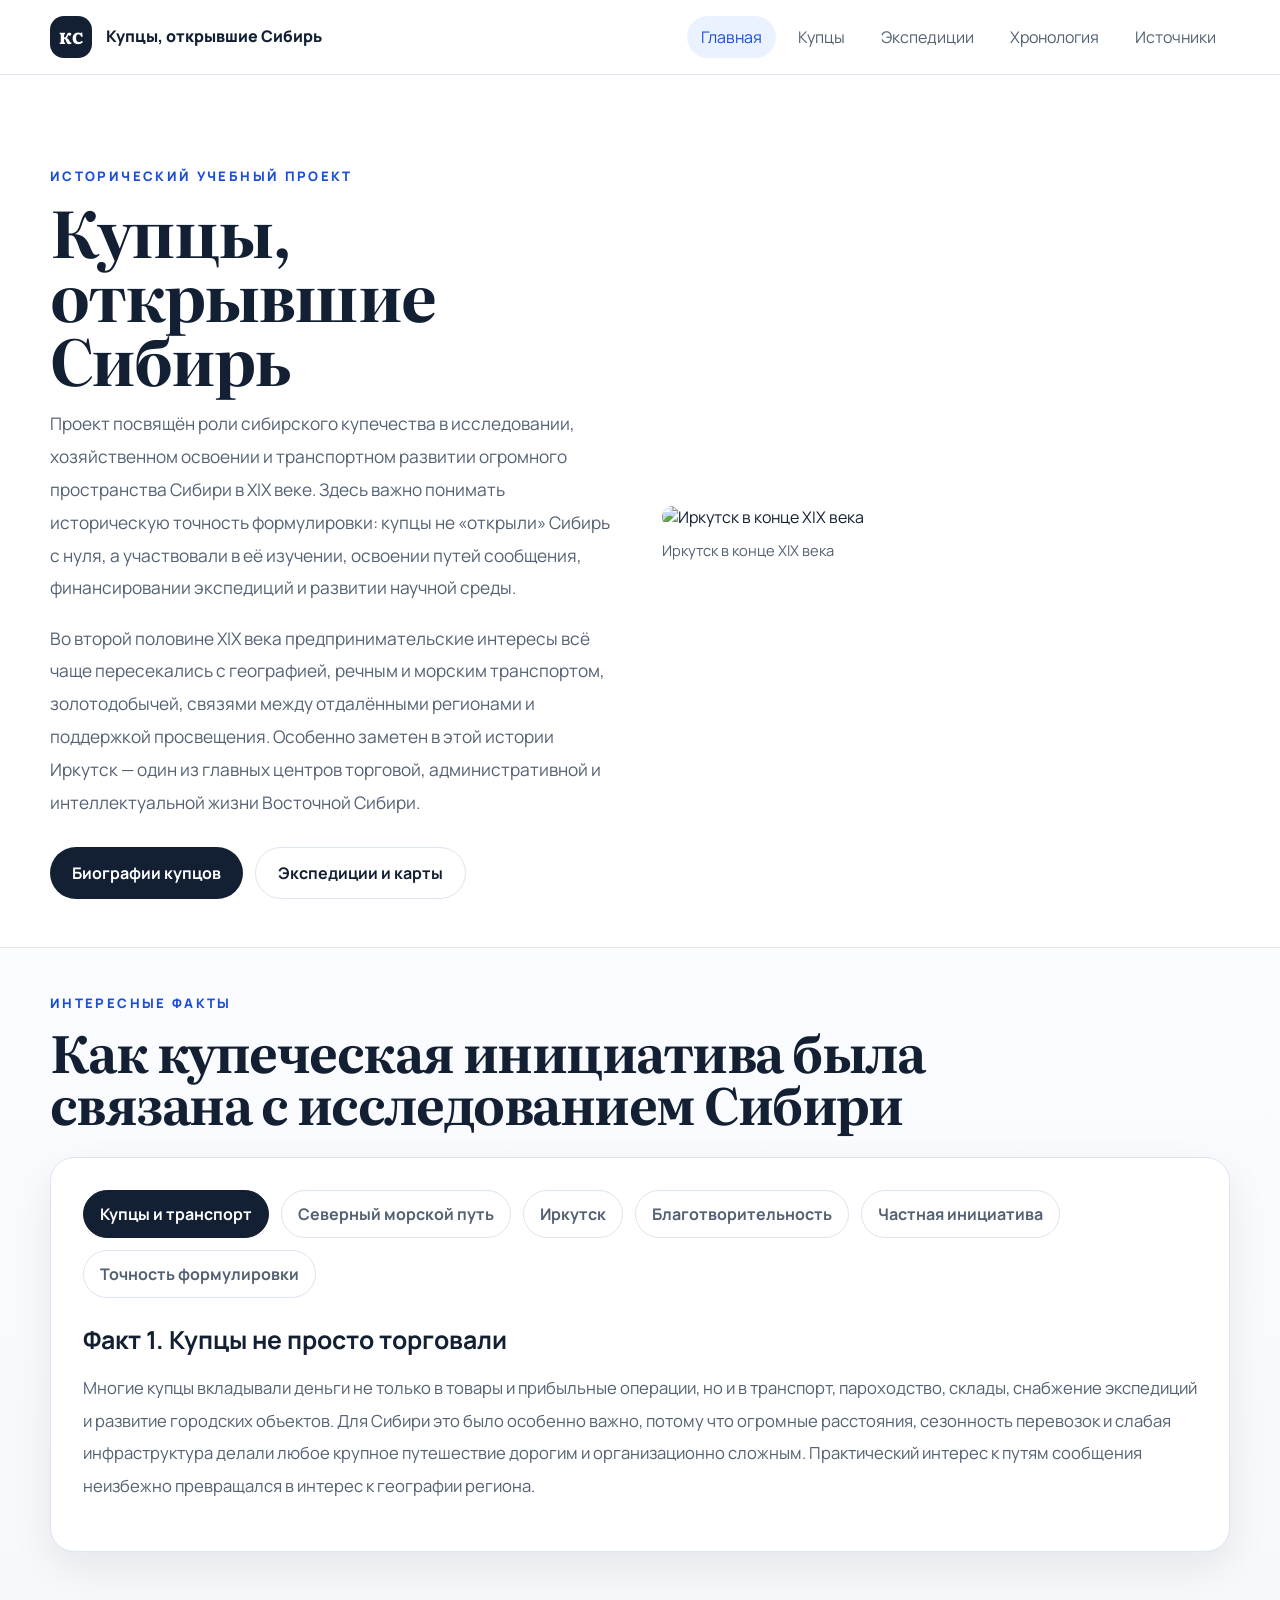
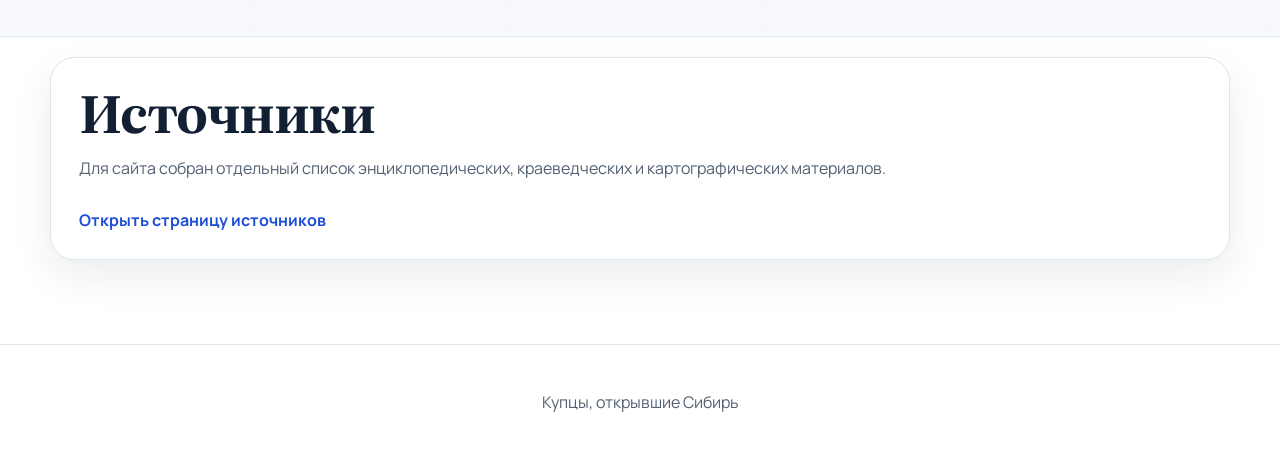
==== index.html @ bd373b46 "Initial site version" ====
<!DOCTYPE html>
<html lang="ru">
<head>
  <meta charset="UTF-8">
  <meta name="viewport" content="width=device-width, initial-scale=1.0">
  <meta name="description" content="Купцы, открывшие Сибирь — исторический учебный сайт о купеческих инициативах, исследованиях и освоении Сибири в XIX веке.">
  <title>Купцы, открывшие Сибирь</title>
  <link rel="preconnect" href="https://fonts.googleapis.com">
  <link rel="preconnect" href="https://fonts.gstatic.com" crossorigin>
  <link href="https://fonts.googleapis.com/css2?family=Literata:opsz,wght@7..72,500;7..72,700&family=Manrope:wght@400;500;600;700;800&display=swap" rel="stylesheet">
  <link rel="stylesheet" href="assets/css/style.css">
  <script defer src="assets/js/main.js"></script>
</head>
<body data-page="home">
  <header class="site-header">
    <div class="container header-inner">
      <a class="brand" href="index.html">
        <span class="brand-mark">КС</span>
        <span class="brand-text">Купцы, открывшие Сибирь</span>
      </a>
      <button class="menu-toggle" type="button" aria-label="Открыть меню"><span></span><span></span></button>
      <nav class="site-nav">
        <a href="index.html">Главная</a>
        <a href="merchants.html">Купцы</a>
        <a href="routes.html">Экспедиции</a>
        <a href="timeline.html">Хронология</a>
        <a href="sources.html">Источники</a>
      </nav>
    </div>
  </header>

  <main>
    <section class="hero hero-large">
      <div class="container hero-grid hero-grid-wide">
        <div class="hero-copy">
          <p class="eyebrow">Исторический учебный проект</p>
          <h1>Купцы, открывшие Сибирь</h1>
          <p class="lead">Проект посвящён роли сибирского купечества в исследовании, хозяйственном освоении и транспортном развитии огромного пространства Сибири в XIX веке. Здесь важно понимать историческую точность формулировки: купцы не «открыли» Сибирь с нуля, а участвовали в её изучении, освоении путей сообщения, финансировании экспедиций и развитии научной среды.</p>
          <p class="lead">Во второй половине XIX века предпринимательские интересы всё чаще пересекались с географией, речным и морским транспортом, золотодобычей, связями между отдалёнными регионами и поддержкой просвещения. Особенно заметен в этой истории Иркутск — один из главных центров торговой, административной и интеллектуальной жизни Восточной Сибири.</p>
          <div class="hero-actions">
            <a class="button button-primary" href="merchants.html">Биографии купцов</a>
            <a class="button button-secondary" href="routes.html">Экспедиции и карты</a>
          </div>
        </div>
        <figure class="hero-media media-block">
          <img src="https://commons.wikimedia.org/wiki/Special:FilePath/Irkutsk19century.jpg" alt="Иркутск в конце XIX века">
          <figcaption>Иркутск в конце XIX века</figcaption>
        </figure>
      </div>
    </section>

    <section class="section section-soft">
      <div class="container">
        <div class="section-heading section-heading-wide">
          <p class="eyebrow">Интересные факты</p>
          <h2>Как купеческая инициатива была связана с исследованием Сибири</h2>
        </div>
        <div class="tabs tabs-large" data-tabs>
          <div class="tab-buttons tab-buttons-wrap">
            <button class="tab-button is-active" type="button" data-tab-button="fact-1">Купцы и транспорт</button>
            <button class="tab-button" type="button" data-tab-button="fact-2">Северный морской путь</button>
            <button class="tab-button" type="button" data-tab-button="fact-3">Иркутск</button>
            <button class="tab-button" type="button" data-tab-button="fact-4">Благотворительность</button>
            <button class="tab-button" type="button" data-tab-button="fact-5">Частная инициатива</button>
            <button class="tab-button" type="button" data-tab-button="fact-6">Точность формулировки</button>
          </div>
          <div class="tab-panels">
            <article class="tab-panel is-active" data-tab-panel="fact-1">
              <h3>Факт 1. Купцы не просто торговали</h3>
              <p>Многие купцы вкладывали деньги не только в товары и прибыльные операции, но и в транспорт, пароходство, склады, снабжение экспедиций и развитие городских объектов. Для Сибири это было особенно важно, потому что огромные расстояния, сезонность перевозок и слабая инфраструктура делали любое крупное путешествие дорогим и организационно сложным. Практический интерес к путям сообщения неизбежно превращался в интерес к географии региона.</p>
            </article>
            <article class="tab-panel" data-tab-panel="fact-2">
              <h3>Факт 2. Северный морской путь интересовал предпринимателей</h3>
              <p>Александр Сибиряков видел в северных морях не только научный сюжет, но и возможность связать Сибирь с европейской частью России и внешними рынками более коротким путём. Поэтому он поддерживал исследования Карского моря, Енисея и северных побережий, финансировал экспедицию Норденшёльда и предпринимал собственные усилия для развития морских сообщений. Коммерческий расчёт здесь сочетался с реальным вкладом в освоение Арктики.</p>
            </article>
            <article class="tab-panel" data-tab-panel="fact-3">
              <h3>Факт 3. Иркутск был не просто городом, а центром решений</h3>
              <p>В XIX веке Иркутск был важным административным, торговым и культурным центром Восточной Сибири. Здесь жили крупные купцы, золотопромышленники, чиновники, исследователи и общественные деятели. Через город проходили маршруты, здесь обсуждались проекты освоения территории, отсюда шли инициативы, связанные с промышленностью, транспортом, образованием и научными интересами.</p>
            </article>
            <article class="tab-panel" data-tab-panel="fact-4">
              <h3>Факт 4. Благотворительность была частью купеческой культуры</h3>
              <p>Крупные купеческие семьи нередко направляли значительные средства на училища, университеты, стипендии, помощь рабочим и поддержку нуждающихся. Особенно важен пример Иннокентия Сибирякова, который использовал личное состояние для поддержки студентов и социальных инициатив. Для исторического понимания Сибири это важно: купечество влияло не только на хозяйство, но и на образование, общественную устойчивость и культурную среду.</p>
            </article>
            <article class="tab-panel" data-tab-panel="fact-5">
              <h3>Факт 5. Купеческая инициатива дополняла государственные экспедиции</h3>
              <p>Не все экспедиции были частными, и не все исследования организовывались купцами. Но именно предприниматели могли дать то, чего часто не хватало государственным проектам: суда, деньги, снабжение, логистику и практические знания о реках, дорогах, зимниках и рынках. Поэтому вклад купцов был не только экономическим, но и научно-географическим.</p>
            </article>
            <article class="tab-panel" data-tab-panel="fact-6">
              <h3>Факт 6. Тема сайта требует точности</h3>
              <p>Название проекта образное и запоминающееся, но исторически точнее говорить, что купцы участвовали в исследовании, хозяйственном освоении и развитии научных представлений о Сибири. Они помогали прокладывать маршруты, финансировали изучение труднодоступных районов, поддерживали образование и создавали инфраструктуру. Такой подход делает рассказ более корректным для учебного проекта.</p>
            </article>
          </div>
        </div>
      </div>
    </section>

    <section class="section section-sources">
      <div class="container source-inline">
        <h2>Источники</h2>
        <p>Для сайта собран отдельный список энциклопедических, краеведческих и картографических материалов.</p>
        <a class="text-link" href="sources.html">Открыть страницу источников</a>
      </div>
    </section>
  </main>

  <footer class="site-footer">
    <div class="container footer-inner">
      <p>Купцы, открывшие Сибирь</p>
    </div>
  </footer>
</body>
</html>
---- assets/css/style.css ----
:root {
  --bg: #ffffff;
  --surface: #f8fafc;
  --surface-2: #f1f5f9;
  --line: #dde5ef;
  --text: #132033;
  --muted: #536173;
  --accent: #1d4ed8;
  --accent-soft: #eaf2ff;
  --shadow: 0 16px 40px rgba(15, 23, 42, 0.08);
  --radius-lg: 24px;
  --radius-md: 18px;
  --container: min(1180px, calc(100% - 32px));
}
* { box-sizing: border-box; }
html { scroll-behavior: smooth; }
body {
  margin: 0;
  font-family: "Manrope", sans-serif;
  color: var(--text);
  background: var(--bg);
}
a { color: inherit; text-decoration: none; }
img { max-width: 100%; display: block; }
.container { width: var(--container); margin: 0 auto; }
.site-header {
  position: sticky;
  top: 0;
  z-index: 40;
  background: rgba(255,255,255,.94);
  backdrop-filter: blur(12px);
  border-bottom: 1px solid var(--line);
}
.header-inner {
  display: flex;
  align-items: center;
  justify-content: space-between;
  gap: 20px;
  padding: 16px 0;
}
.brand {
  display: inline-flex;
  align-items: center;
  gap: 14px;
  font-weight: 800;
}
.brand-mark {
  width: 42px;
  height: 42px;
  display: grid;
  place-items: center;
  border-radius: 14px;
  background: var(--text);
  color: #fff;
  font-family: "Literata", serif;
}
.brand-text { max-width: 250px; line-height: 1.08; }
.site-nav { display: flex; align-items: center; gap: 8px; }
.site-nav a {
  padding: 10px 14px;
  border-radius: 999px;
  color: var(--muted);
  transition: .25s ease;
}
.site-nav a:hover,
.site-nav a.is-current {
  background: var(--accent-soft);
  color: var(--accent);
}
.menu-toggle {
  display: none;
  width: 48px;
  height: 48px;
  border: 1px solid var(--line);
  border-radius: 14px;
  background: #fff;
  padding: 0;
}
.menu-toggle span {
  display: block;
  width: 18px;
  height: 2px;
  margin: 6px auto;
  background: var(--text);
}
.hero,
.page-hero { padding: 76px 0 48px; }
.hero-large { padding-top: 92px; }
.hero-grid,
.page-hero-grid,
.image-grid-two,
.map-gallery-three {
  display: grid;
  grid-template-columns: repeat(2, minmax(0, 1fr));
  gap: 44px;
  align-items: start;
}
.map-gallery-three {
  grid-template-columns: repeat(3, minmax(0, 1fr));
  gap: 24px;
}
.hero-grid-wide { align-items: center; }
.hero-copy h1,
.page-hero h1,
.section-heading h2,
.source-inline h2 {
  margin: 0;
  font-family: "Literata", serif;
  line-height: 1;
  letter-spacing: -.03em;
}
.hero-copy h1 { font-size: clamp(3rem, 5vw, 5.2rem); }
.page-hero h1,
.section-heading h2,
.source-inline h2 { font-size: clamp(2.1rem, 4vw, 3.2rem); }
.eyebrow {
  margin: 0 0 14px;
  font-size: .82rem;
  font-weight: 800;
  letter-spacing: .18em;
  text-transform: uppercase;
  color: var(--accent);
}
.lead {
  color: var(--muted);
  font-size: 1.08rem;
  line-height: 1.9;
}
.hero-actions { display: flex; flex-wrap: wrap; gap: 12px; margin-top: 28px; }
.button {
  display: inline-flex;
  align-items: center;
  justify-content: center;
  padding: 14px 22px;
  border-radius: 999px;
  font-weight: 700;
  transition: transform .25s ease;
}
.button:hover { transform: translateY(-2px); }
.button-primary { background: var(--text); color: #fff; }
.button-secondary { background: #fff; border: 1px solid var(--line); color: var(--text); }
.section { padding: 46px 0 84px; }
.section-soft {
  background: linear-gradient(180deg, #fbfcff 0%, #f6f8fb 100%);
  border-top: 1px solid var(--line);
  border-bottom: 1px solid var(--line);
}
.section-sources { padding-top: 20px; }
.section-heading { max-width: 760px; margin-bottom: 28px; }
.section-heading-wide { max-width: 980px; }
.tabs,
.route-card,
.fact-note,
.timeline-card,
.info-article,
.merchant-card,
.source-inline {
  background: #fff;
  border: 1px solid var(--line);
  border-radius: var(--radius-lg);
  box-shadow: var(--shadow);
}
.tabs,
.route-card,
.fact-note,
.timeline-card,
.info-article,
.source-inline { padding: 28px; }
.tabs-large { padding: 32px; }
.tab-buttons {
  display: flex;
  flex-wrap: wrap;
  gap: 10px;
  margin-bottom: 20px;
}
.tab-buttons-wrap { gap: 12px; }
.tab-button {
  border: 1px solid var(--line);
  border-radius: 999px;
  padding: 12px 16px;
  background: #fff;
  color: var(--muted);
  font: inherit;
  font-weight: 700;
  cursor: pointer;
}
.tab-button.is-active {
  background: var(--text);
  border-color: var(--text);
  color: #fff;
}
.tab-panel { display: none; }
.tab-panel.is-active { display: block; }
.tabs-large .tab-panel h3 { font-size: 1.55rem; margin-bottom: 12px; }
.tabs-large .tab-panel p { font-size: 1.04rem; line-height: 1.95; color: var(--muted); }
.media-block { margin: 0; }
.media-block img {
  width: 100%;
  height: auto;
  border-radius: 22px;
  object-fit: cover;
}
.media-block figcaption {
  margin-top: 12px;
  font-size: .92rem;
  color: var(--muted);
  line-height: 1.45;
}
.article-stack,
.source-list-wrap,
.merchant-grid {
  display: grid;
  gap: 24px;
}
.info-article h2,
.route-card h2,
.timeline-card h2,
.source-inline h2,
.merchant-section-block h3 { margin-top: 0; }
.info-article p,
.route-card p,
.timeline-card p,
.source-inline p,
.merchant-body p,
.source-list li { color: var(--muted); line-height: 1.9; }
.text-link {
  display: inline-block;
  margin-top: 10px;
  color: var(--accent);
  font-weight: 700;
}
.merchant-grid-long { gap: 32px; }
.merchant-card {
  display: grid;
  grid-template-columns: 340px minmax(0, 1fr);
  gap: 28px;
  padding: 0;
  overflow: hidden;
  transition: transform .28s ease, border-color .28s ease;
}
.merchant-card:hover,
.timeline-card:hover,
.route-card:hover,
.info-article:hover { border-color: #c6d2e1; }
.merchant-photo { margin: 0; padding: 26px 0 26px 26px; }
.merchant-photo img {
  width: 100%;
  height: 100%;
  min-height: 460px;
  object-fit: cover;
  border-radius: 22px;
}
.merchant-body { padding: 30px 30px 30px 0; }
.person-name {
  margin: 0 0 18px;
  font-family: "Literata", serif;
  font-size: 2rem;
}
.merchant-section-block + .merchant-section-block {
  margin-top: 20px;
  padding-top: 20px;
  border-top: 1px solid var(--line);
}
.merchant-section-block h3 {
  margin-bottom: 10px;
  font-size: 1.08rem;
  letter-spacing: .03em;
  text-transform: uppercase;
  color: var(--text);
}
.route-tag {
  display: inline-block;
  margin-bottom: 12px;
  padding: 8px 12px;
  border-radius: 999px;
  background: var(--accent-soft);
  color: var(--accent);
  font-size: .88rem;
  font-weight: 700;
}
.timeline-list {
  display: grid;
  grid-template-columns: 1fr;
  gap: 18px;
  max-width: 900px;
}
.timeline-card span {
  display: inline-block;
  margin-bottom: 14px;
  padding: 8px 12px;
  border-radius: 999px;
  background: var(--surface-2);
  color: var(--text);
  font-weight: 800;
}
.source-list {
  margin: 0;
  padding-left: 20px;
}
.source-list li + li { margin-top: 12px; }
.source-list a {
  color: var(--accent);
  text-decoration: underline;
  text-underline-offset: 3px;
}
.page-hero-clean { background: linear-gradient(180deg, #ffffff 0%, #fbfcff 100%); }
.site-footer {
  padding: 30px 0 40px;
  border-top: 1px solid var(--line);
}
.footer-inner { display: flex; justify-content: center; color: var(--muted); }
.reveal {
  opacity: 0;
  transform: translateY(24px);
  transition: opacity .55s ease, transform .55s ease;
}
.reveal.is-visible {
  opacity: 1;
  transform: translateY(0);
}
@media (max-width: 1040px) {
  .hero-grid,
  .page-hero-grid,
  .map-gallery-three,
  .merchant-card {
    grid-template-columns: 1fr;
  }
  .site-nav {
    position: absolute;
    top: calc(100% + 8px);
    left: 16px;
    right: 16px;
    display: none;
    padding: 12px;
    background: #fff;
    border: 1px solid var(--line);
    border-radius: 22px;
    box-shadow: var(--shadow);
  }
  .site-nav.is-open { display: grid; }
  .site-nav a { padding: 14px 16px; }
  .menu-toggle { display: inline-block; }
  .header-inner { position: relative; }
  .merchant-photo { padding: 24px 24px 0 24px; }
  .merchant-body { padding: 0 24px 24px 24px; }
}
@media (max-width: 640px) {
  .hero,
  .page-hero { padding-top: 48px; }
  .hero-large { padding-top: 64px; }
  .brand-text { max-width: 180px; font-size: .95rem; }
  .tabs,
  .route-card,
  .fact-note,
  .timeline-card,
  .info-article,
  .source-inline { padding: 22px; }
  .tabs-large { padding: 22px; }
  .merchant-photo img { min-height: 280px; }
  .person-name { font-size: 1.7rem; }
}
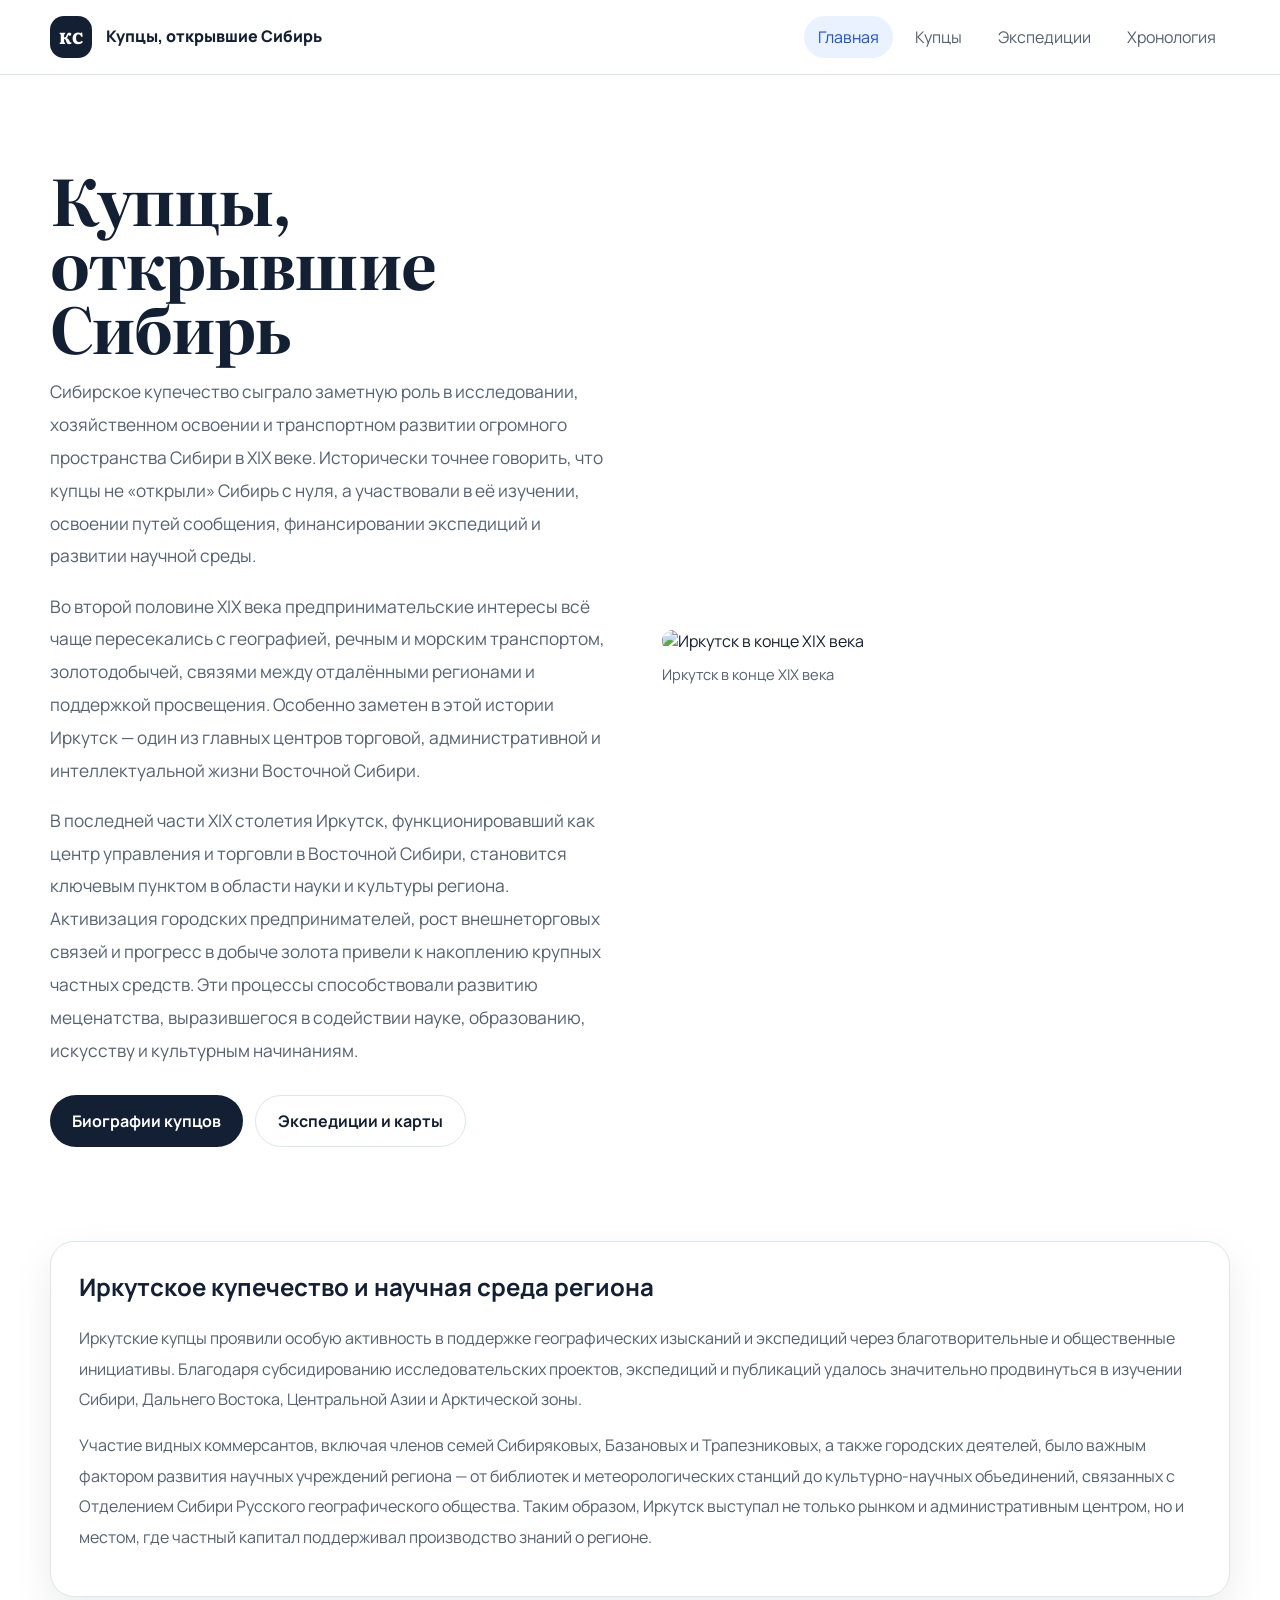
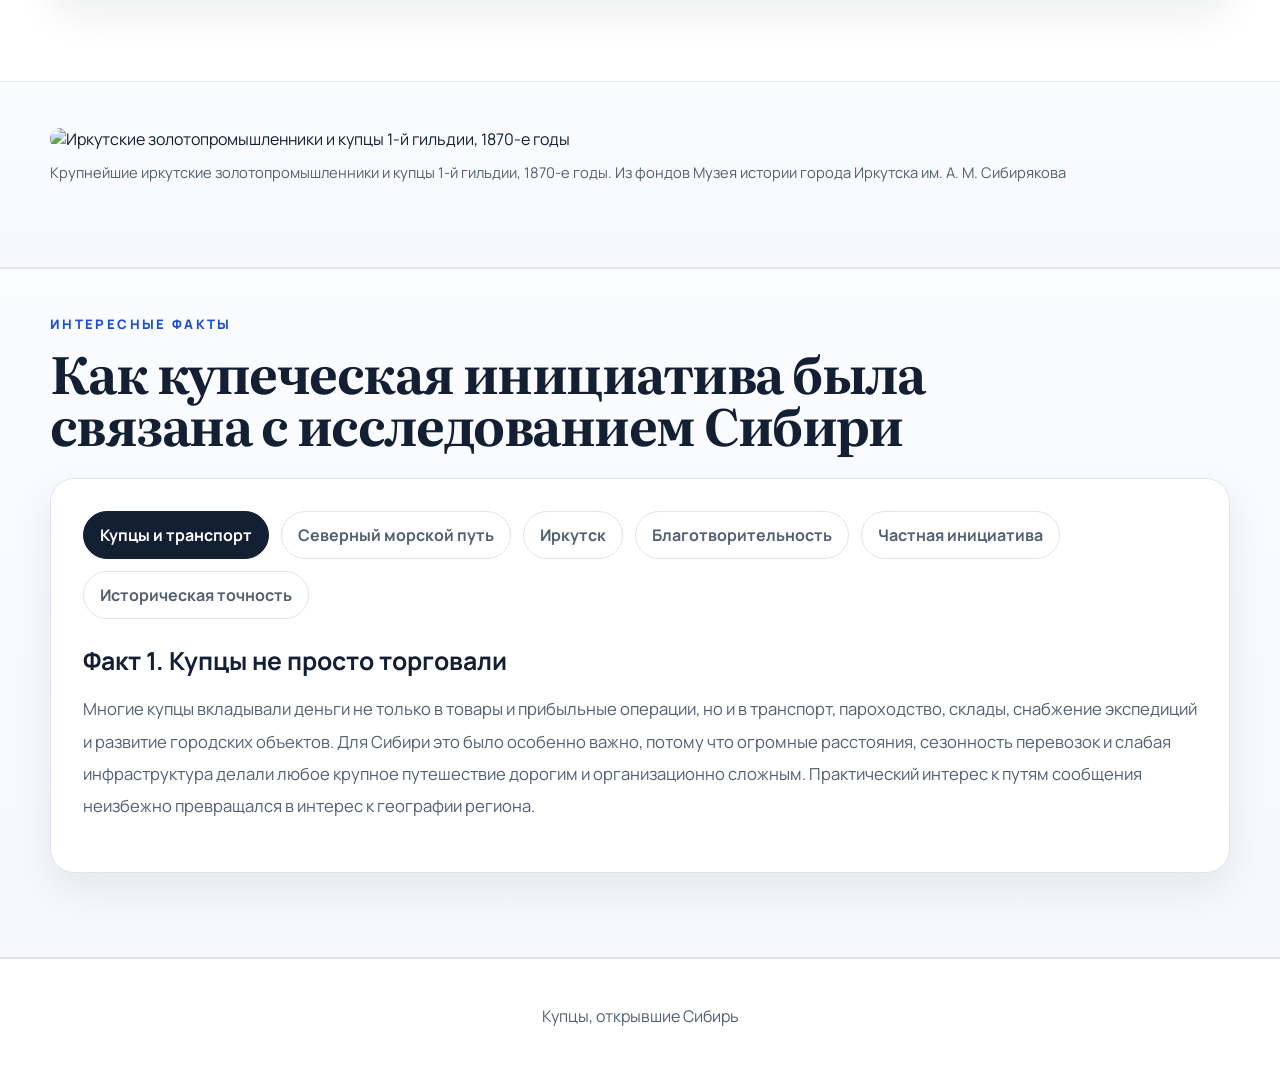
==== commit 669805b5: "Refine historical site content and layout" ====
--- a/index.html
+++ b/index.html
@@ -3,7 +3,7 @@
 <head>
   <meta charset="UTF-8">
   <meta name="viewport" content="width=device-width, initial-scale=1.0">
-  <meta name="description" content="Купцы, открывшие Сибирь — исторический учебный сайт о купеческих инициативах, исследованиях и освоении Сибири в XIX веке.">
+  <meta name="description" content="Купцы, открывшие Сибирь — исторический материал о купеческих инициативах, исследованиях и освоении Сибири в XIX веке.">
   <title>Купцы, открывшие Сибирь</title>
   <link rel="preconnect" href="https://fonts.googleapis.com">
   <link rel="preconnect" href="https://fonts.gstatic.com" crossorigin>
@@ -24,7 +24,6 @@
         <a href="merchants.html">Купцы</a>
         <a href="routes.html">Экспедиции</a>
         <a href="timeline.html">Хронология</a>
-        <a href="sources.html">Источники</a>
       </nav>
     </div>
   </header>
@@ -33,10 +32,10 @@
     <section class="hero hero-large">
       <div class="container hero-grid hero-grid-wide">
         <div class="hero-copy">
-          <p class="eyebrow">Исторический учебный проект</p>
           <h1>Купцы, открывшие Сибирь</h1>
-          <p class="lead">Проект посвящён роли сибирского купечества в исследовании, хозяйственном освоении и транспортном развитии огромного пространства Сибири в XIX веке. Здесь важно понимать историческую точность формулировки: купцы не «открыли» Сибирь с нуля, а участвовали в её изучении, освоении путей сообщения, финансировании экспедиций и развитии научной среды.</p>
+          <p class="lead">Сибирское купечество сыграло заметную роль в исследовании, хозяйственном освоении и транспортном развитии огромного пространства Сибири в XIX веке. Исторически точнее говорить, что купцы не «открыли» Сибирь с нуля, а участвовали в её изучении, освоении путей сообщения, финансировании экспедиций и развитии научной среды.</p>
           <p class="lead">Во второй половине XIX века предпринимательские интересы всё чаще пересекались с географией, речным и морским транспортом, золотодобычей, связями между отдалёнными регионами и поддержкой просвещения. Особенно заметен в этой истории Иркутск — один из главных центров торговой, административной и интеллектуальной жизни Восточной Сибири.</p>
+          <p class="lead">В последней части XIX столетия Иркутск, функционировавший как центр управления и торговли в Восточной Сибири, становится ключевым пунктом в области науки и культуры региона. Активизация городских предпринимателей, рост внешнеторговых связей и прогресс в добыче золота привели к накоплению крупных частных средств. Эти процессы способствовали развитию меценатства, выразившегося в содействии науке, образованию, искусству и культурным начинаниям.</p>
           <div class="hero-actions">
             <a class="button button-primary" href="merchants.html">Биографии купцов</a>
             <a class="button button-secondary" href="routes.html">Экспедиции и карты</a>
@@ -45,6 +44,25 @@
         <figure class="hero-media media-block">
           <img src="https://commons.wikimedia.org/wiki/Special:FilePath/Irkutsk19century.jpg" alt="Иркутск в конце XIX века">
           <figcaption>Иркутск в конце XIX века</figcaption>
+        </figure>
+      </div>
+    </section>
+
+    <section class="section">
+      <div class="container article-stack">
+        <article class="info-article reveal">
+          <h2>Иркутское купечество и научная среда региона</h2>
+          <p>Иркутские купцы проявили особую активность в поддержке географических изысканий и экспедиций через благотворительные и общественные инициативы. Благодаря субсидированию исследовательских проектов, экспедиций и публикаций удалось значительно продвинуться в изучении Сибири, Дальнего Востока, Центральной Азии и Арктической зоны.</p>
+          <p>Участие видных коммерсантов, включая членов семей Сибиряковых, Базановых и Трапезниковых, а также городских деятелей, было важным фактором развития научных учреждений региона — от библиотек и метеорологических станций до культурно-научных объединений, связанных с Отделением Сибири Русского географического общества. Таким образом, Иркутск выступал не только рынком и административным центром, но и местом, где частный капитал поддерживал производство знаний о регионе.</p>
+        </article>
+      </div>
+    </section>
+
+    <section class="section section-soft">
+      <div class="container">
+        <figure class="media-block media-block-feature reveal">
+          <img src="https://rgo.ru/upload/content_block/images/9e49a49803fdfeeb5aafc6c664c3412b/0fb97fa1c4ecd02488db5b9779aebc87.jpg?itok=mt6VmkYZ" alt="Иркутские золотопромышленники и купцы 1-й гильдии, 1870-е годы">
+          <figcaption>Крупнейшие иркутские золотопромышленники и купцы 1-й гильдии, 1870-е годы. Из фондов Музея истории города Иркутска им. А. М. Сибирякова</figcaption>
         </figure>
       </div>
     </section>
@@ -62,7 +80,7 @@
             <button class="tab-button" type="button" data-tab-button="fact-3">Иркутск</button>
             <button class="tab-button" type="button" data-tab-button="fact-4">Благотворительность</button>
             <button class="tab-button" type="button" data-tab-button="fact-5">Частная инициатива</button>
-            <button class="tab-button" type="button" data-tab-button="fact-6">Точность формулировки</button>
+            <button class="tab-button" type="button" data-tab-button="fact-6">Историческая точность</button>
           </div>
           <div class="tab-panels">
             <article class="tab-panel is-active" data-tab-panel="fact-1">
@@ -86,19 +104,11 @@
               <p>Не все экспедиции были частными, и не все исследования организовывались купцами. Но именно предприниматели могли дать то, чего часто не хватало государственным проектам: суда, деньги, снабжение, логистику и практические знания о реках, дорогах, зимниках и рынках. Поэтому вклад купцов был не только экономическим, но и научно-географическим.</p>
             </article>
             <article class="tab-panel" data-tab-panel="fact-6">
-              <h3>Факт 6. Тема сайта требует точности</h3>
-              <p>Название проекта образное и запоминающееся, но исторически точнее говорить, что купцы участвовали в исследовании, хозяйственном освоении и развитии научных представлений о Сибири. Они помогали прокладывать маршруты, финансировали изучение труднодоступных районов, поддерживали образование и создавали инфраструктуру. Такой подход делает рассказ более корректным для учебного проекта.</p>
+              <h3>Факт 6. Историческая формулировка требует точности</h3>
+              <p>Формулировку о «купцах, открывших Сибирь» следует понимать не буквально, а исторически точно: купцы участвовали в исследовании, хозяйственном освоении и развитии научных представлений о Сибири. Они помогали прокладывать маршруты, финансировали изучение труднодоступных районов, поддерживали образование и создавали инфраструктуру. Именно так их роль выглядит наиболее корректно с исторической точки зрения.</p>
             </article>
           </div>
         </div>
-      </div>
-    </section>
-
-    <section class="section section-sources">
-      <div class="container source-inline">
-        <h2>Источники</h2>
-        <p>Для сайта собран отдельный список энциклопедических, краеведческих и картографических материалов.</p>
-        <a class="text-link" href="sources.html">Открыть страницу источников</a>
       </div>
     </section>
   </main>
--- a/assets/css/style.css
+++ b/assets/css/style.css
@@ -199,6 +199,13 @@
   height: auto;
   border-radius: 22px;
   object-fit: cover;
+  cursor: zoom-in;
+  transition: transform .3s ease, box-shadow .3s ease;
+}
+.media-block img:hover,
+.merchant-photo img:hover {
+  transform: translateY(-2px);
+  box-shadow: 0 18px 42px rgba(15, 23, 42, 0.14);
 }
 .media-block figcaption {
   margin-top: 12px;
@@ -234,6 +241,7 @@
   display: grid;
   grid-template-columns: 340px minmax(0, 1fr);
   gap: 28px;
+  align-items: start;
   padding: 0;
   overflow: hidden;
   transition: transform .28s ease, border-color .28s ease;
@@ -242,13 +250,20 @@
 .timeline-card:hover,
 .route-card:hover,
 .info-article:hover { border-color: #c6d2e1; }
-.merchant-photo { margin: 0; padding: 26px 0 26px 26px; }
+.merchant-photo {
+  margin: 0;
+  padding: 26px 0 26px 26px;
+  align-self: start;
+}
 .merchant-photo img {
   width: 100%;
-  height: 100%;
-  min-height: 460px;
+  height: auto;
+  aspect-ratio: 3 / 4;
   object-fit: cover;
+  object-position: top center;
   border-radius: 22px;
+  cursor: zoom-in;
+  transition: transform .3s ease, box-shadow .3s ease;
 }
 .merchant-body { padding: 30px 30px 30px 0; }
 .person-name {
@@ -317,6 +332,36 @@
 .reveal.is-visible {
   opacity: 1;
   transform: translateY(0);
+}
+.image-lightbox {
+  position: fixed;
+  inset: 0;
+  z-index: 120;
+  display: grid;
+  place-items: center;
+  padding: 28px;
+  background: rgba(10, 18, 32, 0.82);
+  opacity: 0;
+  visibility: hidden;
+  transition: opacity .3s ease, visibility .3s ease;
+}
+.image-lightbox.is-open {
+  opacity: 1;
+  visibility: visible;
+}
+.image-lightbox img {
+  max-width: min(1100px, 92vw);
+  max-height: 88vh;
+  width: auto;
+  height: auto;
+  border-radius: 24px;
+  box-shadow: 0 28px 80px rgba(0, 0, 0, 0.35);
+  transform: scale(.92);
+  transition: transform .3s ease;
+  cursor: zoom-out;
+}
+.image-lightbox.is-open img {
+  transform: scale(1);
 }
 @media (max-width: 1040px) {
   .hero-grid,
@@ -358,4 +403,8 @@
   .tabs-large { padding: 22px; }
   .merchant-photo img { min-height: 280px; }
   .person-name { font-size: 1.7rem; }
-}
+  .image-lightbox {
+    padding: 16px;
+  }
+}
+
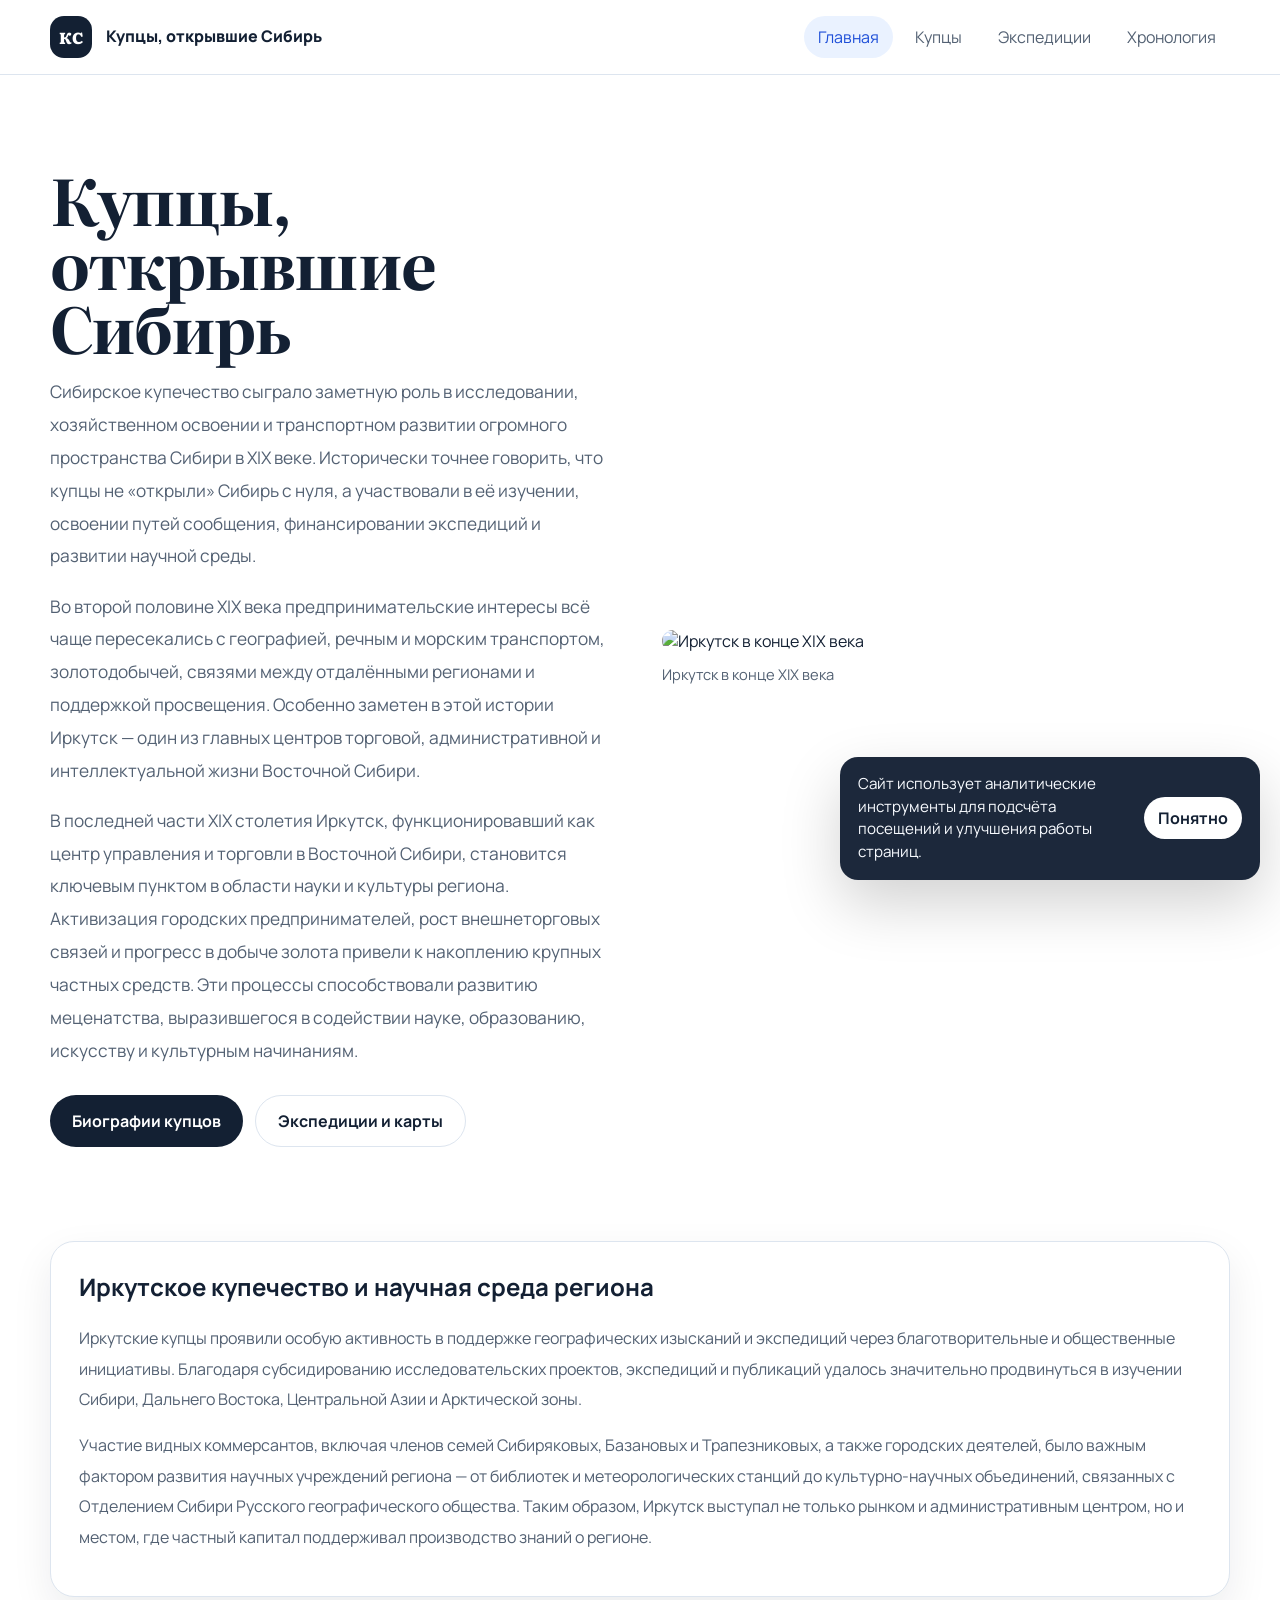
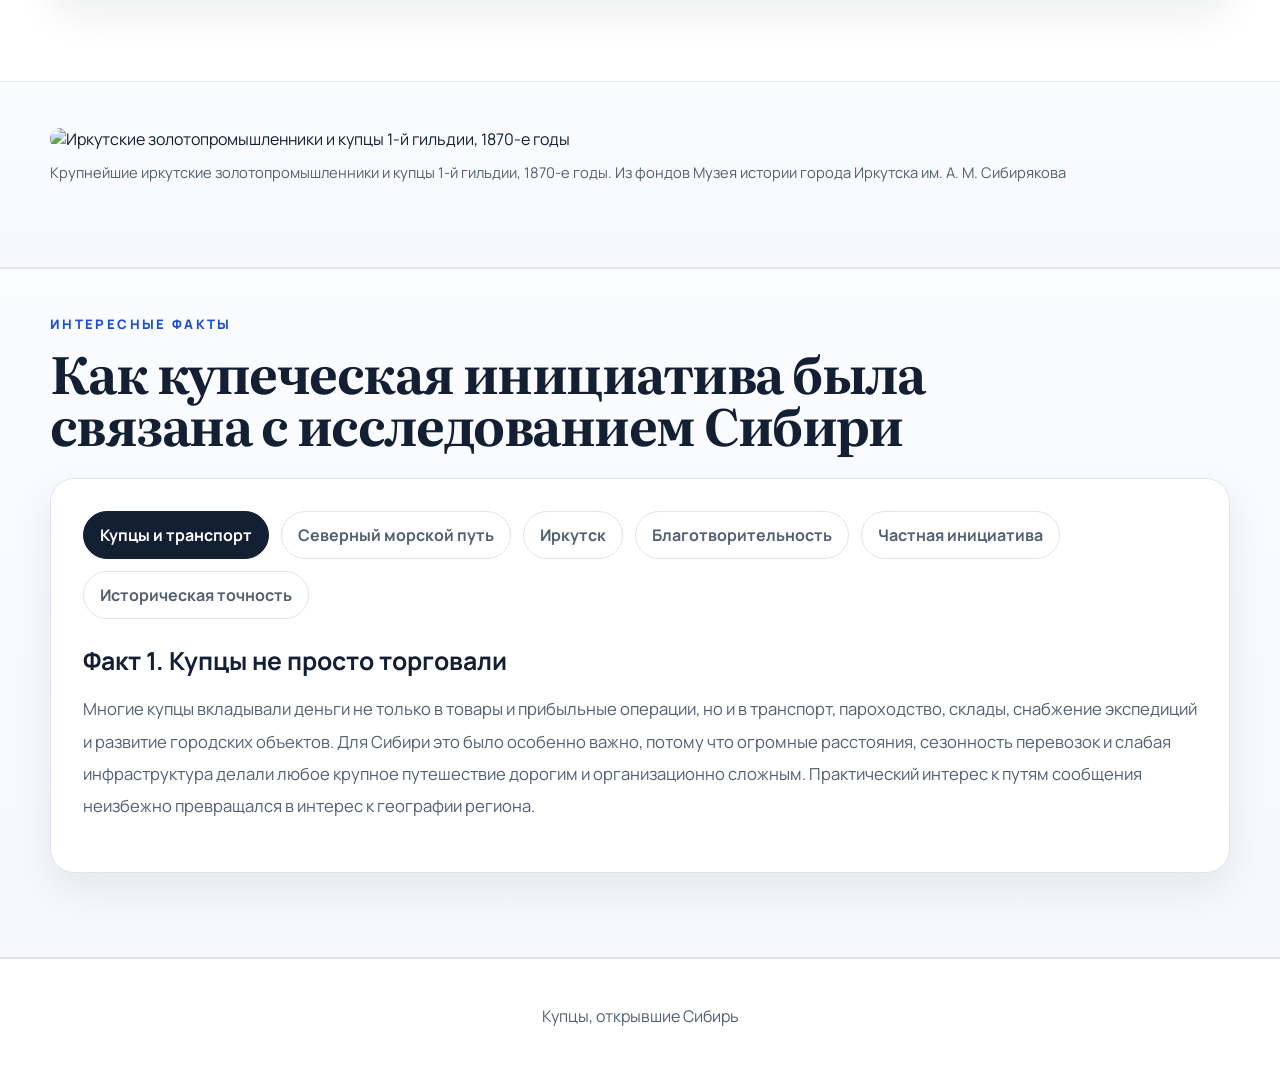
==== commit 0530f619: "Add Yandex Metrika and analytics notice" ====
--- a/index.html
+++ b/index.html
@@ -10,6 +10,19 @@
   <link href="https://fonts.googleapis.com/css2?family=Literata:opsz,wght@7..72,500;7..72,700&family=Manrope:wght@400;500;600;700;800&display=swap" rel="stylesheet">
   <link rel="stylesheet" href="assets/css/style.css">
   <script defer src="assets/js/main.js"></script>
+  <!-- Yandex.Metrika counter -->
+  <script type="text/javascript">
+      (function(m,e,t,r,i,k,a){
+          m[i]=m[i]||function(){(m[i].a=m[i].a||[]).push(arguments)};
+          m[i].l=1*new Date();
+          for (var j = 0; j < document.scripts.length; j++) {if (document.scripts[j].src === r) { return; }}
+          k=e.createElement(t),a=e.getElementsByTagName(t)[0],k.async=1,k.src=r,a.parentNode.insertBefore(k,a)
+      })(window, document,'script','https://mc.yandex.ru/metrika/tag.js?id=108979324', 'ym');
+
+      ym(108979324, 'init', {ssr:true, webvisor:true, clickmap:true, ecommerce:"dataLayer", referrer: document.referrer, url: location.href, accurateTrackBounce:true, trackLinks:true});
+  </script>
+  <noscript><div><img src="https://mc.yandex.ru/watch/108979324" style="position:absolute; left:-9999px;" alt="" /></div></noscript>
+  <!-- /Yandex.Metrika counter -->
 </head>
 <body data-page="home">
   <header class="site-header">
@@ -118,5 +131,10 @@
       <p>Купцы, открывшие Сибирь</p>
     </div>
   </footer>
+
+  <div class="analytics-banner" id="analytics-banner" hidden>
+    <p>Сайт использует аналитические инструменты для подсчёта посещений и улучшения работы страниц.</p>
+    <button class="analytics-button" id="analytics-accept" type="button">Понятно</button>
+  </div>
 </body>
 </html>
--- a/assets/css/style.css
+++ b/assets/css/style.css
@@ -324,6 +324,37 @@
   border-top: 1px solid var(--line);
 }
 .footer-inner { display: flex; justify-content: center; color: var(--muted); }
+.analytics-banner {
+  position: fixed;
+  right: 20px;
+  bottom: 20px;
+  z-index: 130;
+  display: flex;
+  align-items: center;
+  gap: 16px;
+  max-width: 420px;
+  padding: 16px 18px;
+  background: rgba(19, 32, 51, 0.96);
+  color: #f8fbff;
+  border-radius: 18px;
+  box-shadow: 0 24px 60px rgba(0, 0, 0, 0.18);
+}
+.analytics-banner p {
+  margin: 0;
+  font-size: 0.95rem;
+  line-height: 1.5;
+}
+.analytics-button {
+  flex-shrink: 0;
+  padding: 10px 14px;
+  border: 0;
+  border-radius: 999px;
+  background: #ffffff;
+  color: var(--text);
+  font: inherit;
+  font-weight: 700;
+  cursor: pointer;
+}
 .reveal {
   opacity: 0;
   transform: translateY(24px);
@@ -403,6 +434,14 @@
   .tabs-large { padding: 22px; }
   .merchant-photo img { min-height: 280px; }
   .person-name { font-size: 1.7rem; }
+  .analytics-banner {
+    left: 16px;
+    right: 16px;
+    bottom: 16px;
+    max-width: none;
+    flex-direction: column;
+    align-items: stretch;
+  }
   .image-lightbox {
     padding: 16px;
   }
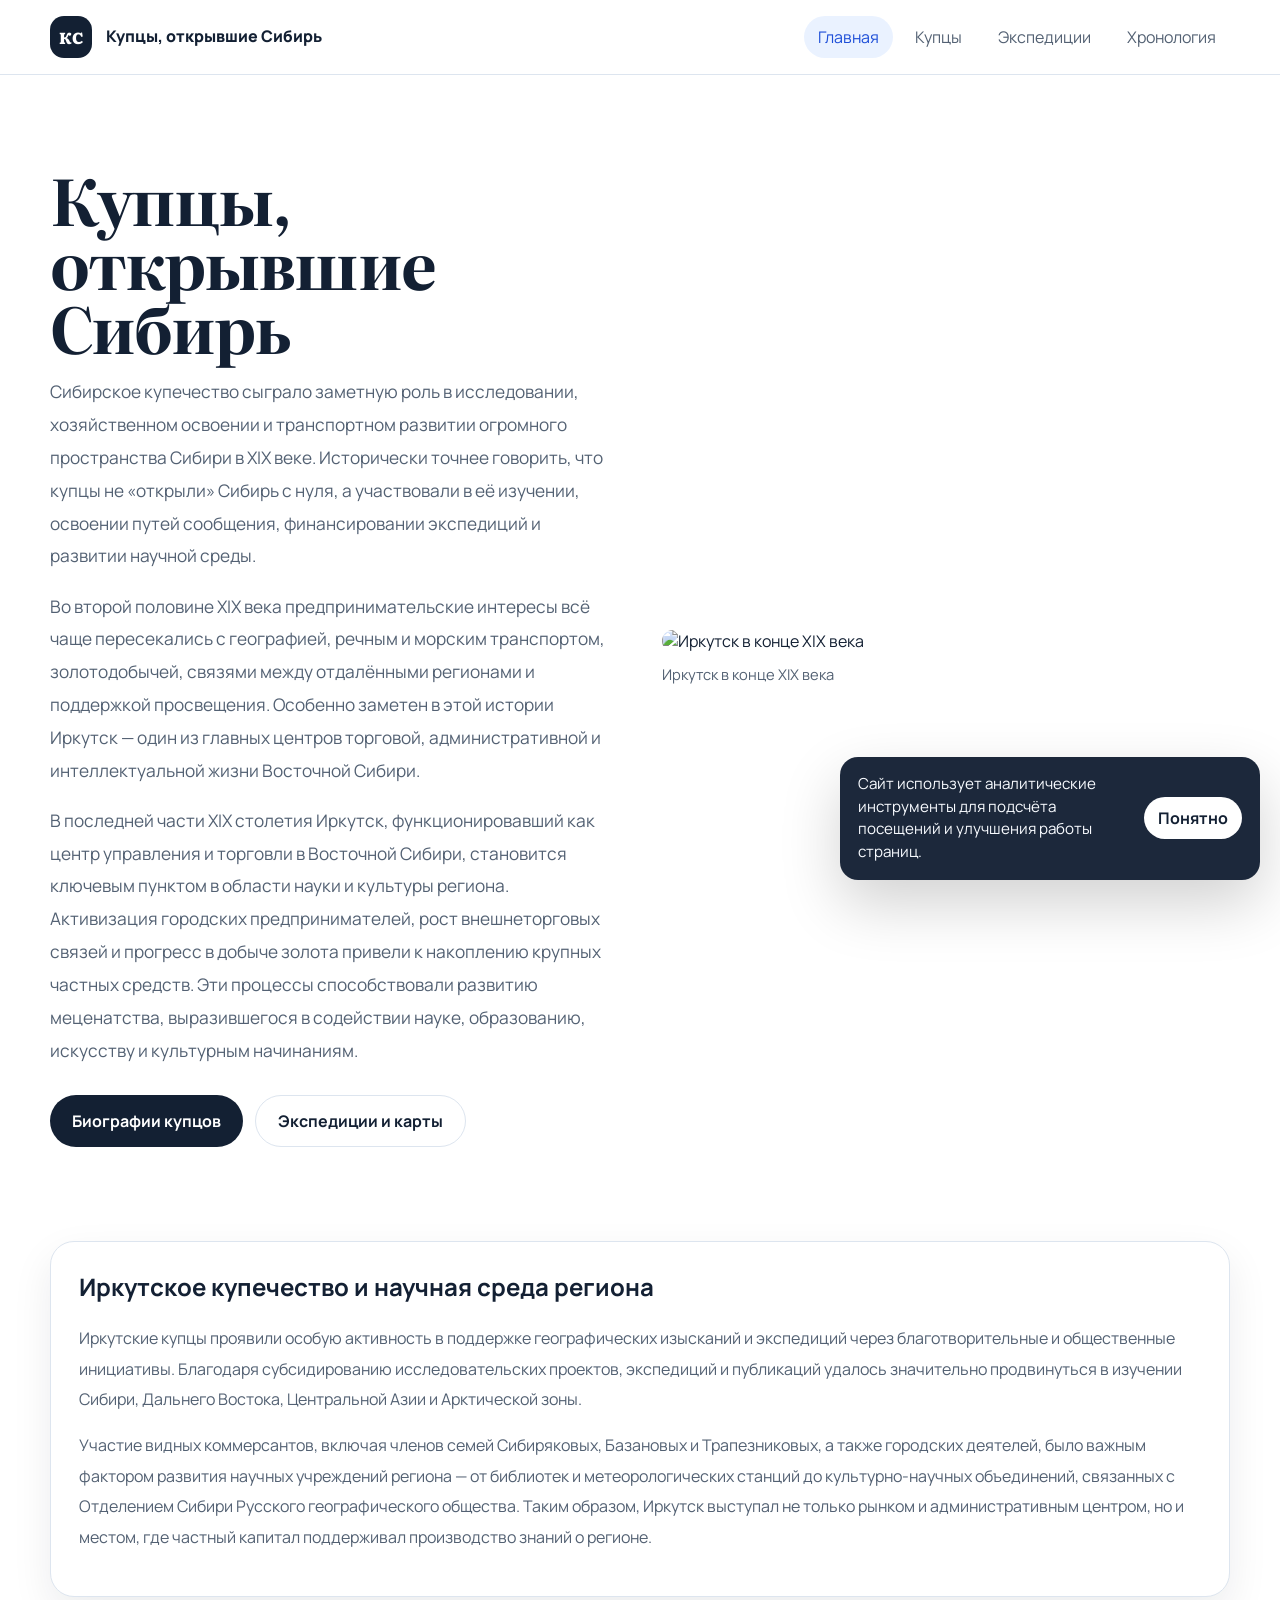
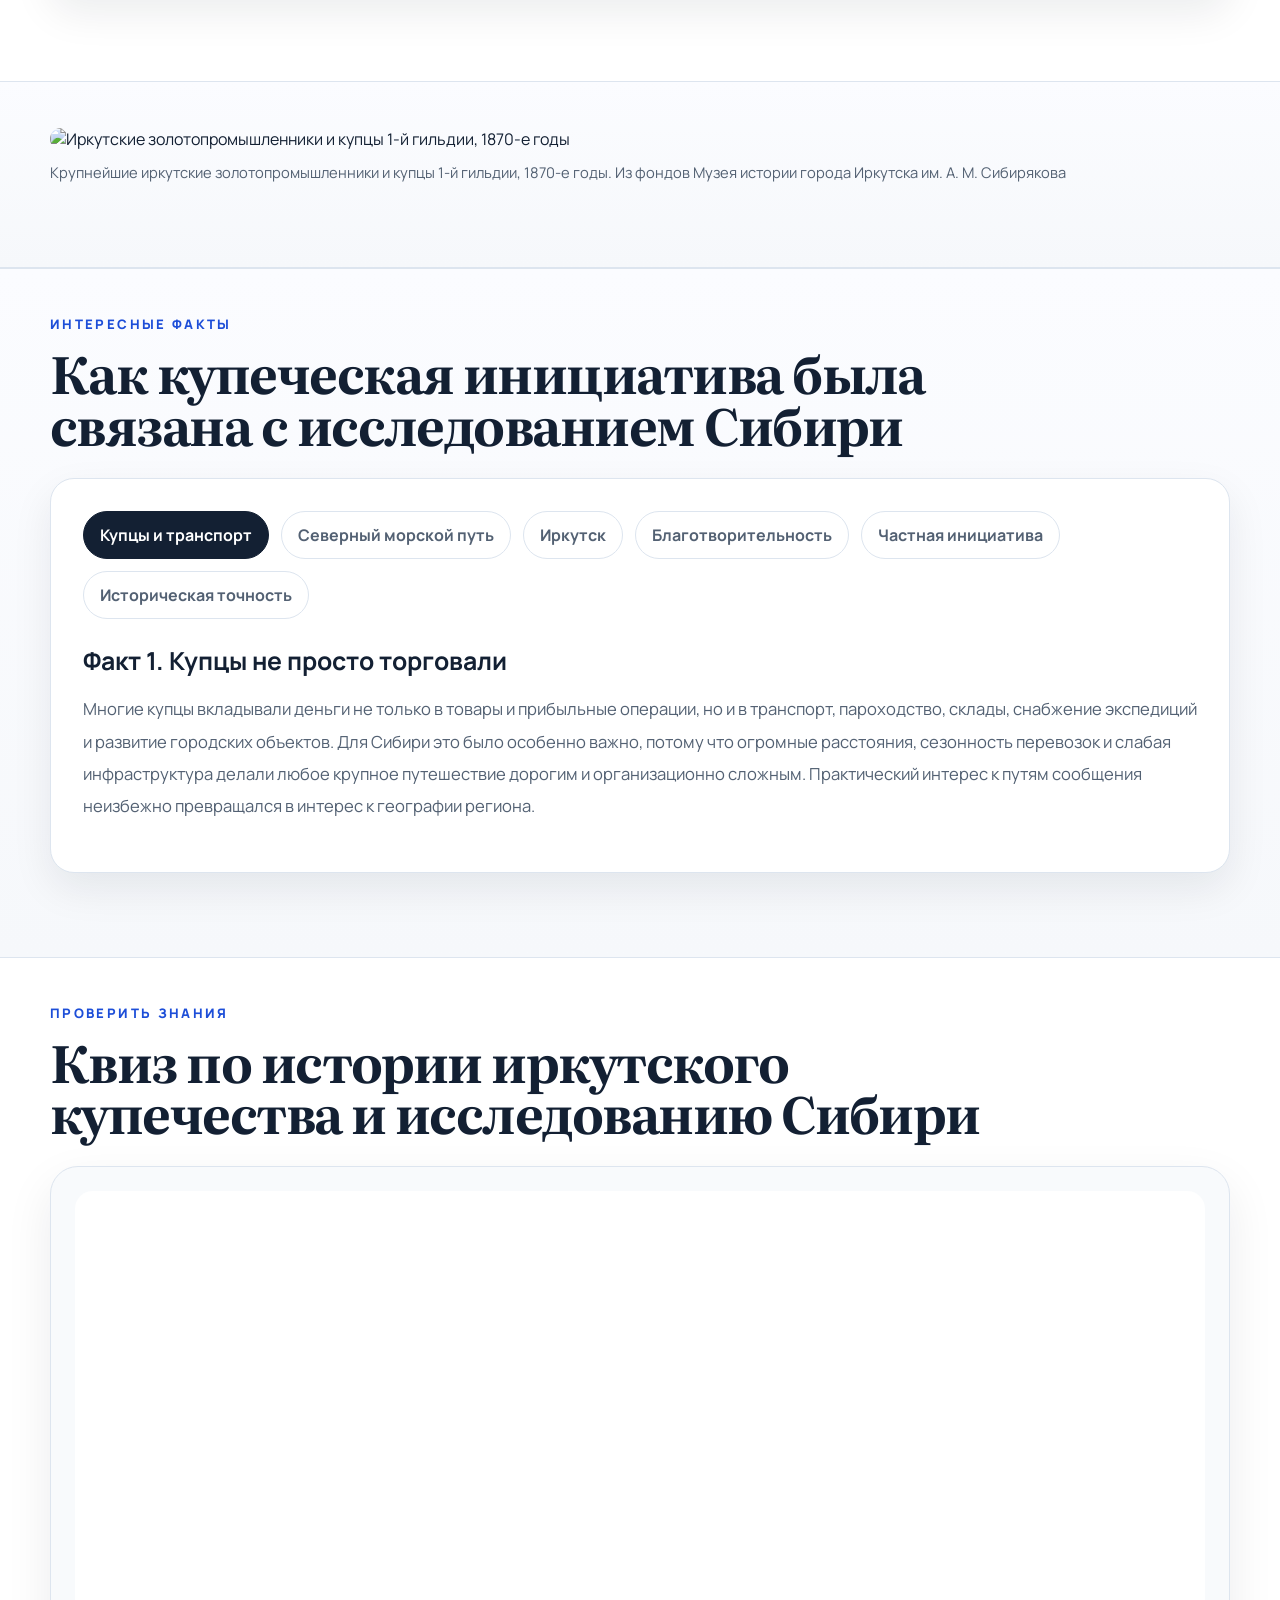
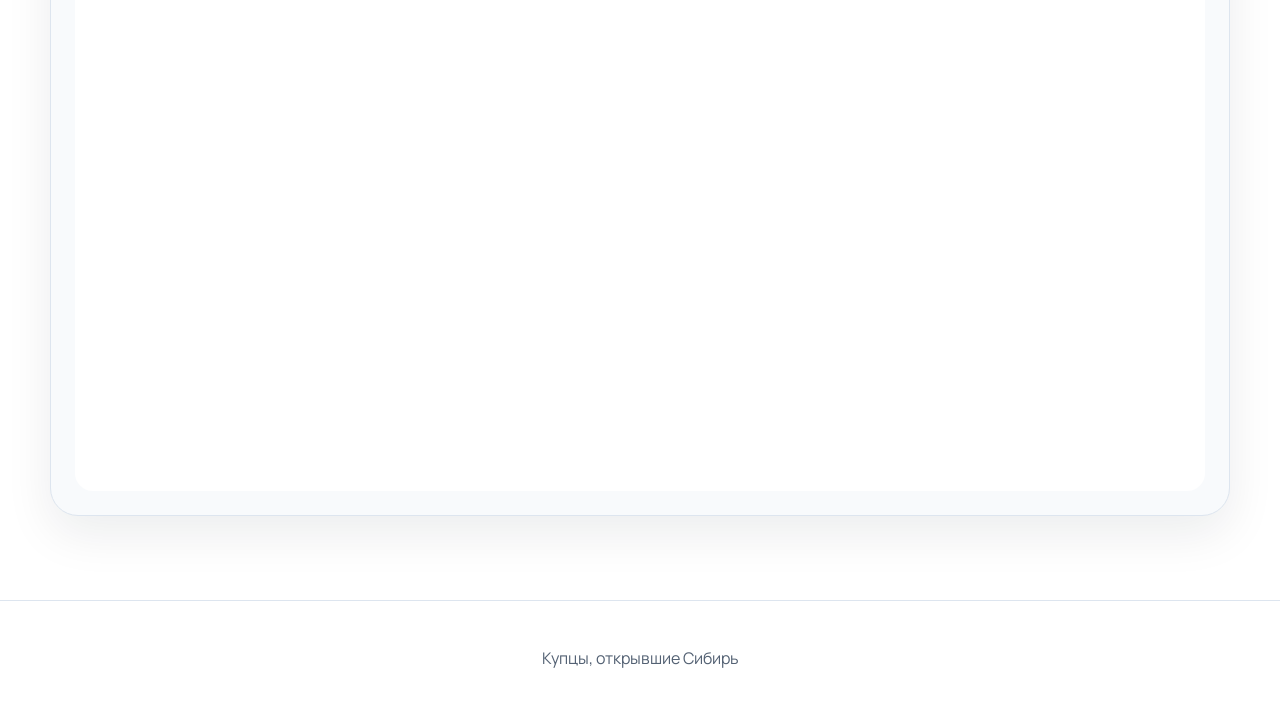
==== commit 0862a812: "Add quiz embed to homepage" ====
--- a/index.html
+++ b/index.html
@@ -124,6 +124,19 @@
         </div>
       </div>
     </section>
+
+    <section class="section">
+      <div class="container">
+        <div class="section-heading section-heading-wide">
+          <p class="eyebrow">Проверить знания</p>
+          <h2>Квиз по истории иркутского купечества и исследованию Сибири</h2>
+        </div>
+        <div class="quiz-embed reveal">
+          <script src="https://forms.yandex.ru/_static/embed.js"></script>
+          <iframe src="https://forms.yandex.ru/u/69fbd99349af470d08c1bd1a?iframe=1" frameborder="0" name="ya-form-69fbd99349af470d08c1bd1a" width="650" title="Квиз по истории иркутского купечества"></iframe>
+        </div>
+      </div>
+    </section>
   </main>
 
   <footer class="site-footer">
--- a/assets/css/style.css
+++ b/assets/css/style.css
@@ -339,6 +339,9 @@
   border-radius: 18px;
   box-shadow: 0 24px 60px rgba(0, 0, 0, 0.18);
 }
+[hidden] {
+  display: none !important;
+}
 .analytics-banner p {
   margin: 0;
   font-size: 0.95rem;
@@ -354,6 +357,21 @@
   font: inherit;
   font-weight: 700;
   cursor: pointer;
+}
+.quiz-embed {
+  padding: 24px;
+  background: #f8fafc;
+  border: 1px solid var(--line);
+  border-radius: 28px;
+  box-shadow: 0 18px 48px rgba(15, 23, 42, 0.08);
+}
+.quiz-embed iframe {
+  display: block;
+  width: 100%;
+  min-height: 900px;
+  border: 0;
+  border-radius: 18px;
+  background: #ffffff;
 }
 .reveal {
   opacity: 0;
@@ -442,6 +460,13 @@
     flex-direction: column;
     align-items: stretch;
   }
+  .quiz-embed {
+    padding: 14px;
+    border-radius: 20px;
+  }
+  .quiz-embed iframe {
+    min-height: 980px;
+  }
   .image-lightbox {
     padding: 16px;
   }
